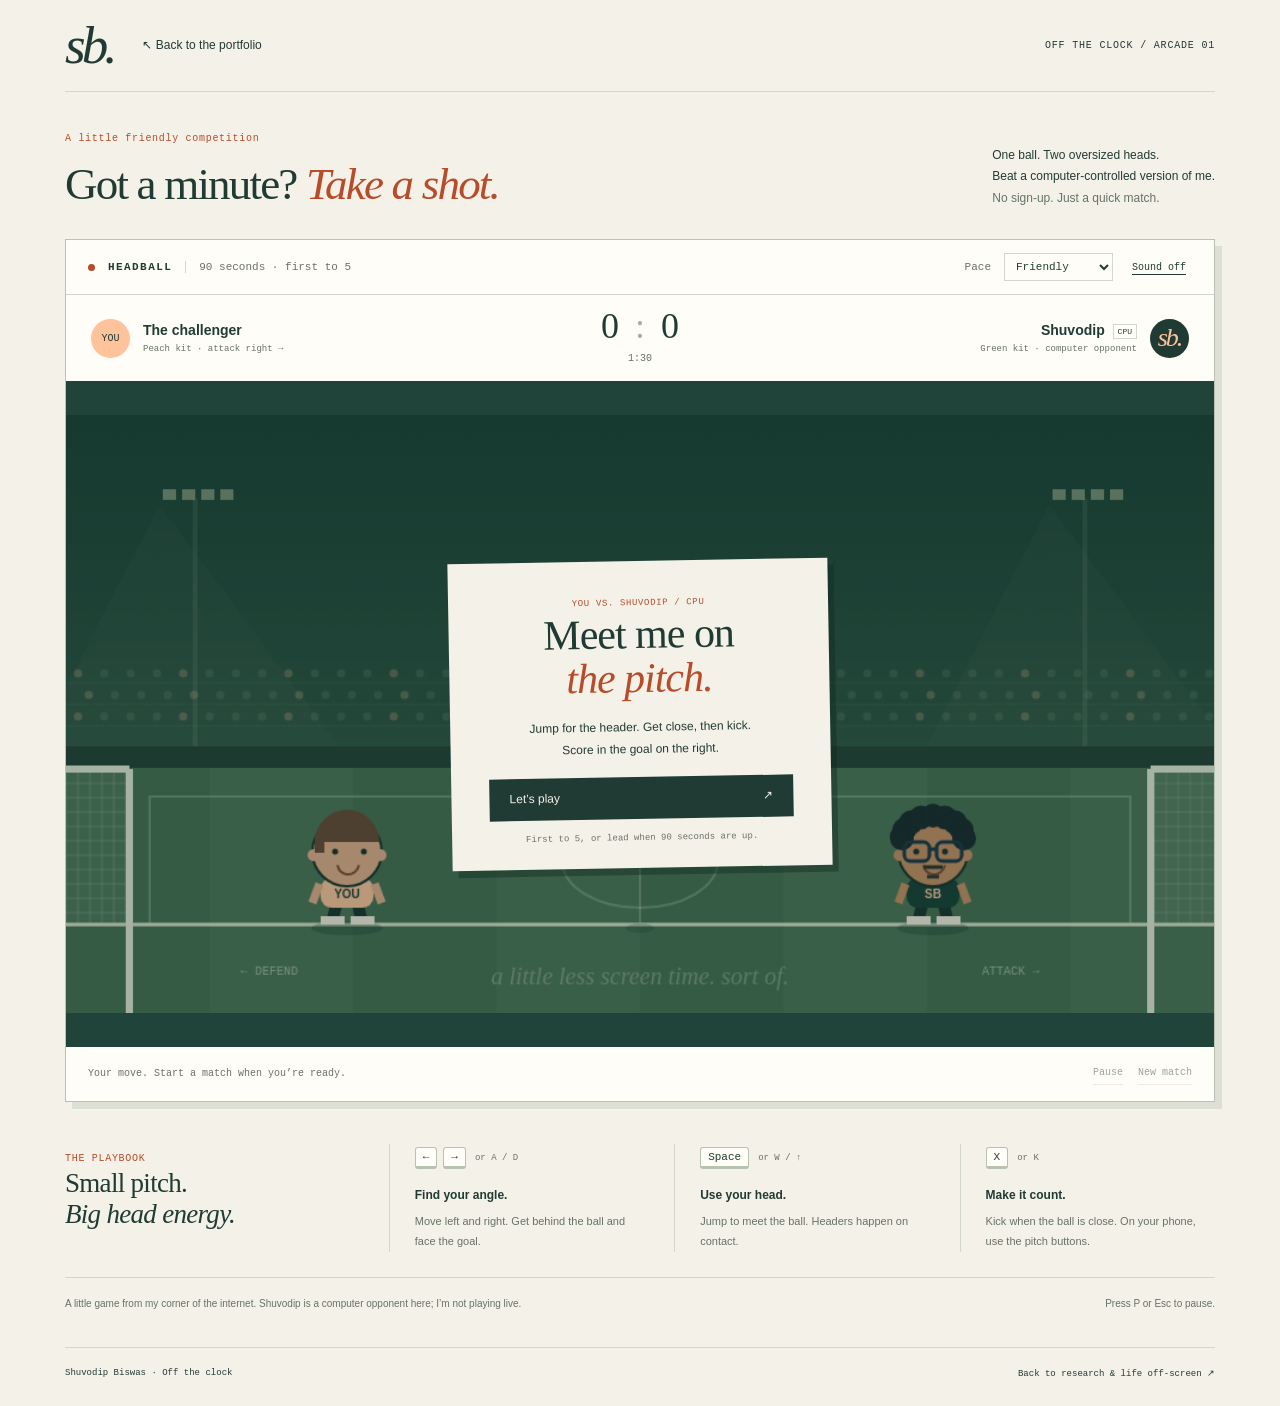
==== headball.html @ 84454489 "Add Headball arcade page against computer-controlled Shuvodip" ====
<!doctype html>
<html lang="en">
<head><meta charset="utf-8"><meta name="viewport" content="width=device-width,initial-scale=1"><meta name="theme-color" content="#203b33"><meta name="description" content="A quick game of Headball against computer-controlled Shuvodip. Jump, kick, and score in a 90-second match."><title>Headball with Shuvodip</title>
<link rel="icon" href="data:image/svg+xml,%3Csvg xmlns='http://www.w3.org/2000/svg' viewBox='0 0 64 64'%3E%3Ctext y='52' font-size='52'%3E⚽%3C/text%3E%3C/svg%3E">
<link rel="stylesheet" href="headball.css"><script defer src="headball-engine.js"></script><script defer src="headball.js"></script></head>
<body><a class="skip" href="#game">Skip to game</a><div class="page">
<header><a class="brand" href="index.html" aria-label="Shuvodip Biswas portfolio">sb.</a><a class="back" href="index.html#offclock">↖ Back to the portfolio</a><span class="edition">OFF THE CLOCK / ARCADE 01</span></header>
<main><section class="intro" aria-labelledby="title"><div><p class="eyebrow">A little friendly competition</p><h1 id="title">Got a minute? <em>Take a shot.</em></h1></div><p class="intro-note">One ball. Two oversized heads.<br>Beat a computer-controlled version of me.<br><span>No sign-up. Just a quick match.</span></p></section>
<section class="arcade" id="game" aria-label="Headball game">
<div class="match-bar"><div class="match-title"><span class="live-dot"></span><strong>HEADBALL</strong><span class="rules">90 seconds · first to 5</span></div><div class="options"><label for="difficulty">Pace</label><select id="difficulty"><option value="casual">Friendly</option><option value="challenge">Bring it on</option></select><button id="sound" aria-pressed="false" aria-label="Turn sound on">Sound off</button></div></div>
<div class="scoreboard"><div class="competitor home"><span class="badge">YOU</span><div><b>The challenger</b><span>Peach kit · attack right →</span></div></div><div class="score-center"><div class="score" aria-label="Score"><span id="you-score">0</span><span class="score-divider">:</span><span id="ai-score">0</span></div><span id="timer" class="timer" aria-label="Time remaining">1:30</span></div><div class="competitor away"><div><b>Shuvodip <small>CPU</small></b><span>Green kit · computer opponent</span></div><span class="badge sb">sb.</span></div></div>
<div class="pitch-wrap"><canvas id="pitch" width="960" height="500" tabindex="0" role="img" aria-label="Headball pitch. You wear peach on the left; computer-controlled Shuvodip wears green on the right." aria-describedby="instructions">Use a browser with canvas support to play this game.</canvas><div id="overlay" class="overlay"><div class="overlay-card"><span class="eyebrow" id="overlay-label">YOU VS. SHUVODIP / CPU</span><h2 id="overlay-title">Meet me on<br><em>the pitch.</em></h2><p id="overlay-copy">Jump for the header. Get close, then kick.<br>Score in the goal on the right.</p><button class="primary" id="start">Let’s play <span aria-hidden="true">↗</span></button><span class="small-print" id="overlay-foot">First to 5, or lead when 90 seconds are up.</span></div></div><div class="field-message" id="field-message" aria-hidden="true"></div></div>
<div class="touch-controls" aria-label="Touch game controls"><div><button data-control="left" aria-label="Move left">←</button><button data-control="right" aria-label="Move right">→</button></div><div><button data-control="jump" class="jump">Jump ↑</button><button data-control="kick" class="kick">Kick ⚽</button></div></div>
<p class="phone-hint">For a bigger pitch, turn your phone sideways.</p><div class="match-footer"><p id="match-status" role="status" aria-live="polite">Your move. Start a match when you’re ready.</p><div><button id="pause" disabled>Pause</button><button id="restart" disabled>New match</button></div></div>
</section>
<section class="below" id="instructions" aria-label="How to play"><div><span class="eyebrow">THE PLAYBOOK</span><h2>Small pitch.<br><em>Big head energy.</em></h2></div><div class="instruction"><span class="keys"><kbd>←</kbd><kbd>→</kbd><span>or A / D</span></span><h3>Find your angle.</h3><p>Move left and right. Get behind the ball and face the goal.</p></div><div class="instruction"><span class="keys"><kbd>Space</kbd><span>or W / ↑</span></span><h3>Use your head.</h3><p>Jump to meet the ball. Headers happen on contact.</p></div><div class="instruction"><span class="keys"><kbd>X</kbd><span>or K</span></span><h3>Make it count.</h3><p>Kick when the ball is close. On your phone, use the pitch buttons.</p></div></section>
<p class="footnote">A little game from my corner of the internet. Shuvodip is a computer opponent here; I’m not playing live. <span>Press P or Esc to pause.</span></p></main>
<footer><span>Shuvodip Biswas · Off the clock</span><a href="index.html">Back to research &amp; life off-screen ↗</a></footer></div></body></html>
---- headball.css ----
:root{--paper:#f4f1e9;--ink:#203b33;--peach:#ffc39c;--line:#d3d7cb;--muted:#687267;--orange:#b84c28}*{box-sizing:border-box}body{margin:0;background:var(--paper);color:var(--ink);font:15px/1.6 Arial,Helvetica,sans-serif}button,select{font:inherit;color:inherit}button,a,select{-webkit-tap-highlight-color:transparent}button{cursor:pointer}button:disabled{opacity:.45;cursor:default}a{color:inherit;text-underline-offset:5px}button:focus-visible,a:focus-visible,select:focus-visible,canvas:focus-visible{outline:3px solid var(--orange);outline-offset:4px}.page{max-width:1240px;margin:auto;padding:0 45px}.skip{position:absolute;top:-70px;padding:10px;background:var(--peach);z-index:8}.skip:focus{top:8px}header{height:92px;display:flex;gap:29px;align-items:center;border-bottom:1px solid var(--line)}.brand{font:italic 53px/.9 Georgia,serif;letter-spacing:-4px;text-decoration:none}.back{font-size:12px;text-decoration:none}.back:hover,footer a:hover{color:var(--orange)}.edition{margin-left:auto;font:10px 'Courier New',monospace;letter-spacing:.08em}.intro{display:flex;align-items:flex-end;justify-content:space-between;gap:30px;padding:39px 0 30px}.eyebrow{font:10px/1.6 'Courier New',monospace;letter-spacing:.07em;color:var(--orange);margin:0 0 12px}h1,h2,h3,p{margin:0}h1{font:45px/1.12 Georgia,serif;letter-spacing:-1.8px}h1 em{color:var(--orange)}.intro-note{font-size:12px;line-height:1.8}.intro-note span{color:var(--muted)}.arcade{border:1px solid #b9c3b4;background:#fffdf7;box-shadow:7px 7px 0 #dce0d3;scroll-margin-top:15px}.match-bar{padding:13px 22px;border-bottom:1px solid var(--line);display:flex;align-items:center;justify-content:space-between;gap:14px;font:11px 'Courier New',monospace}.match-title,.options{display:flex;align-items:center;gap:13px}.match-title strong{letter-spacing:.13em;font-size:11px}.live-dot{width:7px;height:7px;background:var(--orange);border-radius:50%}.rules{color:var(--muted);border-left:1px solid var(--line);padding-left:13px}.options label{color:var(--muted)}select{font-size:11px;background:transparent;border:1px solid var(--line);padding:6px 7px;max-width:130px}.options button{font-size:10px;border:0;background:none;text-decoration:underline;text-underline-offset:4px;padding:6px}.scoreboard{display:grid;grid-template-columns:1fr 140px 1fr;align-items:center;padding:13px 25px;gap:20px}.competitor{display:flex;gap:13px;align-items:center}.competitor b{display:block;font-size:14px}.competitor span:not(.badge){display:block;font:9px/1.8 'Courier New',monospace;color:var(--muted)}.badge{width:39px;height:39px;border-radius:50%;background:var(--peach);display:grid;place-items:center;font:10px 'Courier New',monospace}.badge.sb{background:var(--ink);color:var(--peach);font:italic 26px Georgia,serif;letter-spacing:-2px}.away{justify-content:flex-end;text-align:right}.competitor small{font:8px 'Courier New',monospace;border:1px solid var(--line);padding:2px 4px;margin-left:4px;vertical-align:middle}.score-center{text-align:center}.score{font:36px/1 Georgia,serif;display:flex;gap:16px;justify-content:center;font-variant-numeric:tabular-nums}.score-divider{color:#a7b0a2}.timer{font:10px/1.8 'Courier New',monospace;color:var(--muted)}.pitch-wrap{position:relative;background:#264b40;overflow:hidden}canvas{display:block;width:100%;height:auto;touch-action:none}.overlay{position:absolute;inset:0;display:grid;place-items:center;background:#1433294a;padding:12px}.overlay[hidden]{display:none}.overlay-card{background:var(--paper);padding:27px 38px 23px;max-width:380px;width:100%;text-align:center;box-shadow:6px 7px 0 #122b2373;transform:rotate(-1deg)}.overlay-card .eyebrow{font-size:9px}.overlay-card h2{font:42px/1.05 Georgia,serif;letter-spacing:-1px}.overlay-card h2 em{color:var(--orange)}.overlay-card p{font-size:12px;line-height:1.8;margin:17px 0}.primary{border:0;padding:11px 20px;color:var(--paper);background:var(--ink);font-size:12px;width:100%;display:flex;align-items:center;justify-content:space-between}.primary:hover{background:#345b4c}.small-print{display:block;font:9px/1.6 'Courier New',monospace;color:var(--muted);margin-top:12px}.field-message{position:absolute;inset:35% 0 auto;text-align:center;pointer-events:none;font:italic 48px Georgia,serif;color:var(--paper);text-shadow:0 3px 0 #102e23}.touch-controls{display:none;justify-content:space-between;padding:12px;gap:12px;background:#e5e9dd;border-top:1px solid #c5cdbf}.touch-controls>div{display:flex;gap:8px}.touch-controls button{border:1px solid #a8b7a4;border-radius:5px;min-width:49px;height:45px;background:var(--paper);font-weight:bold;touch-action:none;user-select:none}.touch-controls .kick{background:var(--peach);border-color:#dca77f}.touch-controls .jump,.touch-controls .kick{padding:0 14px;font-size:12px}.touch-controls button.pressed{background:var(--ink);color:var(--paper)}.match-footer{display:flex;align-items:center;justify-content:space-between;gap:15px;padding:13px 22px;min-height:54px;font:10px/1.6 'Courier New',monospace}.match-footer p{color:var(--muted)}.match-footer>div{display:flex;gap:15px;flex-shrink:0}.match-footer button{background:none;border:0;border-bottom:1px solid var(--line);font-size:10px;padding:3px 0}.below{display:grid;grid-template-columns:1.15fr 1fr 1fr 1fr;gap:30px;margin-top:42px;padding-bottom:25px;border-bottom:1px solid var(--line)}.below h2{font:27px/1.15 Georgia,serif;letter-spacing:-.7px}.instruction{border-left:1px solid var(--line);padding-left:25px}.keys{display:flex;align-items:center;gap:6px;min-height:29px;margin-bottom:13px}.keys span{font:9px 'Courier New',monospace;color:var(--muted);margin-left:3px}kbd{font:11px 'Courier New',monospace;border:1px solid #b8c2b1;border-bottom-width:3px;border-radius:3px;background:#fffdf7;padding:3px 7px}.instruction h3{font-size:12px;font-weight:600;margin-bottom:7px}.instruction p{font-size:11px;line-height:1.8;color:var(--muted)}.footnote{font-size:10px;color:var(--muted);margin:18px 0 35px;display:flex;justify-content:space-between;gap:20px}footer{border-top:1px solid var(--line);display:flex;justify-content:space-between;gap:20px;padding:20px 0 27px;font:9px 'Courier New',monospace}footer a{text-decoration:none}
@media(pointer:coarse){.touch-controls{display:flex}}@media(max-width:800px){.page{padding:0 22px}header{height:75px}.edition{font-size:8px}.intro{display:block;padding:28px 0 24px}.intro-note{margin-top:14px}.intro-note br{display:none}.intro-note span{display:block}h1{font-size:38px}.match-bar{padding:11px 14px}.rules{display:none}.scoreboard{padding:13px 16px;grid-template-columns:1fr 85px 1fr;gap:8px}.competitor{gap:8px}.competitor b{font-size:12px}.competitor span:not(.badge){font-size:8px}.badge{width:30px;height:30px;font-size:8px}.badge.sb{font-size:22px}.score{font-size:30px;gap:10px}.below{grid-template-columns:1fr 1fr;gap:25px}.instruction{padding-left:18px}.footnote{display:block}.footnote span{display:block;margin-top:8px}}
@media(max-width:540px){.page{padding:0 13px}header{gap:17px;height:68px}.brand{font-size:44px}.back{font-size:10px}.edition{display:none}.intro{padding:23px 4px 22px}h1{font-size:34px;letter-spacing:-1.1px}h1 em{display:block}.intro-note{font-size:11px}.match-title{gap:7px}.match-title strong{font-size:10px}.options{gap:6px}.options label{display:none}.options button{font-size:9px}.match-bar{padding:10px}.scoreboard{padding:11px 10px;grid-template-columns:1fr 63px 1fr}.competitor .badge{display:none}.competitor b{font-size:11px}.competitor span:not(.badge){font-size:7px}.competitor small{font-size:7px}.score{font-size:28px;gap:8px}.pitch-wrap{min-height:245px}canvas{height:245px;object-fit:fill}.overlay-card{padding:15px 20px;max-width:260px}.overlay-card h2{font-size:30px}.overlay-card p{font-size:10px;margin:10px 0}.overlay-card .eyebrow{font-size:8px;margin-bottom:8px}.small-print{font-size:8px;margin-top:8px}.primary{padding:10px 14px;font-size:11px}.overlay-card h2 br{display:none}.field-message{font-size:33px}.touch-controls{display:flex}.touch-controls button{height:46px}.touch-controls .jump,.touch-controls .kick{padding:0 10px}.match-footer{padding:11px 12px;align-items:flex-start;font-size:9px}.match-footer>div{gap:11px}.below{margin-top:32px;gap:22px 16px}.below h2{font-size:25px}.instruction{padding-left:13px}.keys{gap:4px}.keys span{font-size:8px}kbd{padding:3px 5px;font-size:10px}.footnote{font-size:9px}footer{font-size:8px;line-height:1.8;gap:25px}.arcade{box-shadow:4px 5px 0 #dce0d3}}
.pitch-wrap{display:grid;place-items:center}canvas{height:min(52vw,calc(100svh - 210px));min-height:260px;object-fit:contain}.overlay{z-index:1}.field-message{z-index:2}@media(max-width:540px){canvas{height:245px;min-height:245px;object-fit:contain}.pitch-wrap{background:#264b40}}
.phone-hint{display:none}@media(max-width:540px){.phone-hint{display:block;background:#e5e9dd;color:var(--muted);font:8px/1.5 'Courier New',monospace;padding:0 12px 10px;text-align:center}}
@media(prefers-reduced-motion:reduce){*{scroll-behavior:auto!important}}
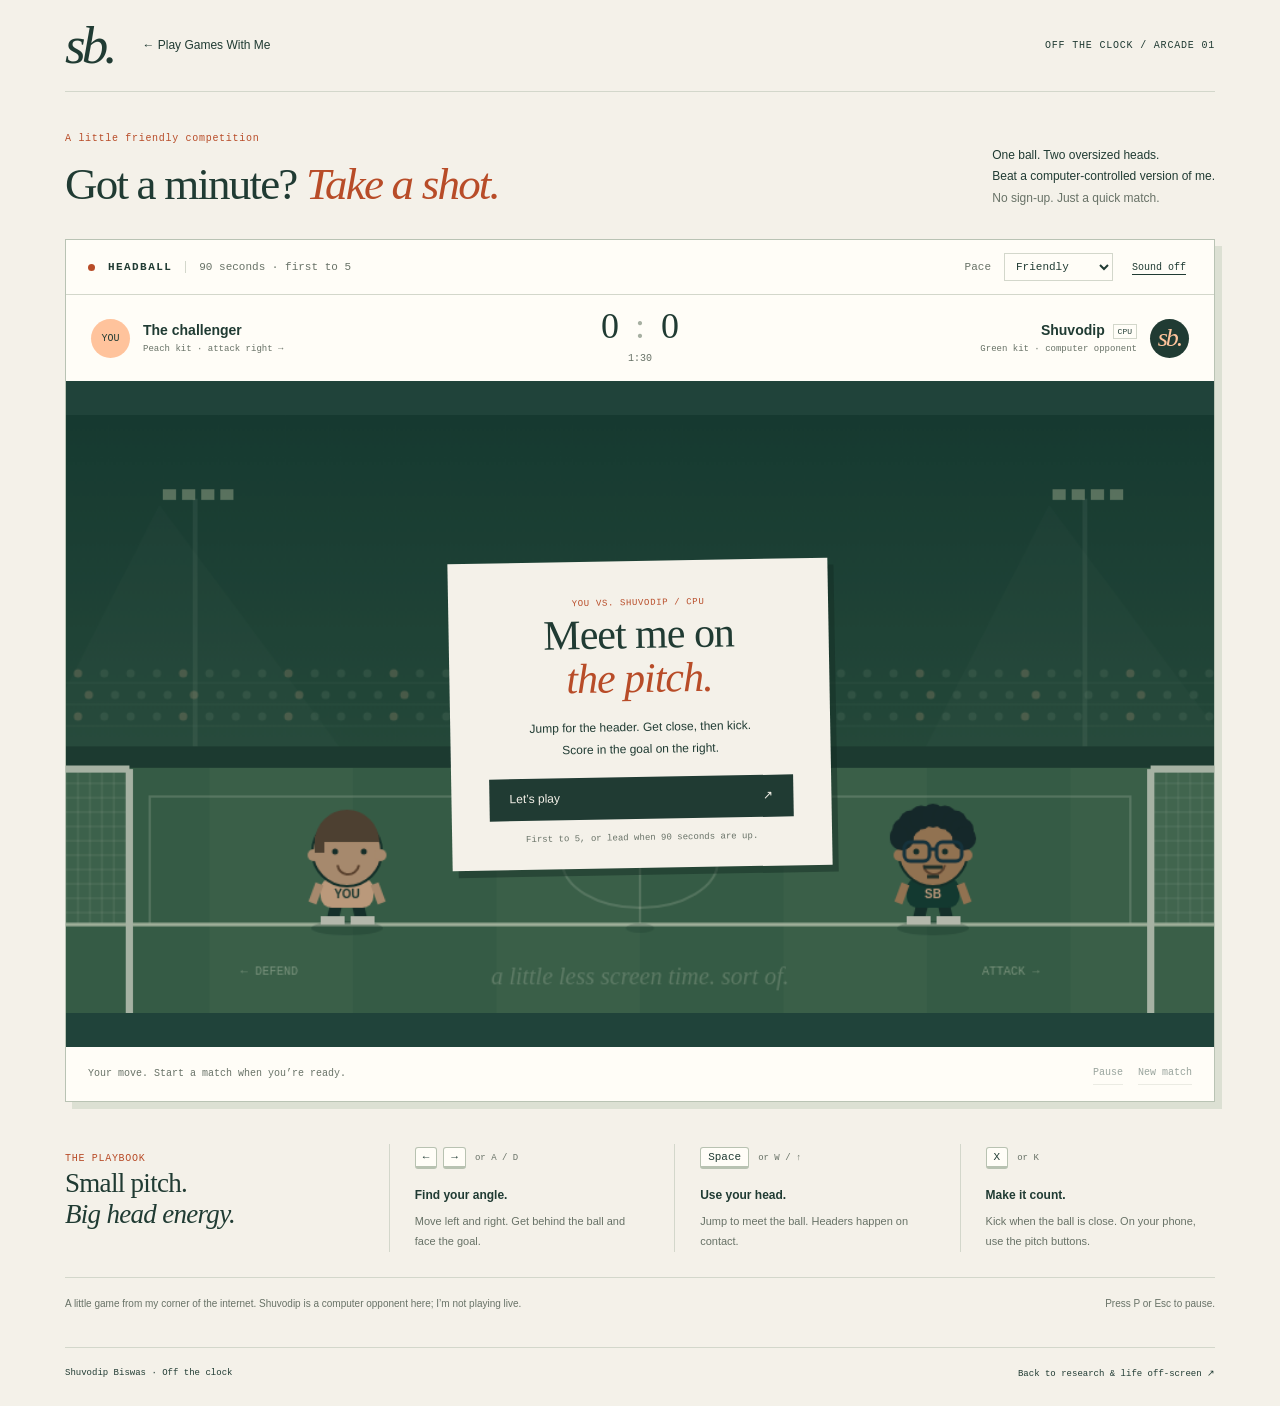
==== commit d0ff4b74: "Bring Headball and Pen Fight together on Play Games With Me" ====
--- a/headball.html
+++ b/headball.html
@@ -2,9 +2,10 @@
 <html lang="en">
 <head><meta charset="utf-8"><meta name="viewport" content="width=device-width,initial-scale=1"><meta name="theme-color" content="#203b33"><meta name="description" content="A quick game of Headball against computer-controlled Shuvodip. Jump, kick, and score in a 90-second match."><title>Headball with Shuvodip</title>
 <link rel="icon" href="data:image/svg+xml,%3Csvg xmlns='http://www.w3.org/2000/svg' viewBox='0 0 64 64'%3E%3Ctext y='52' font-size='52'%3E⚽%3C/text%3E%3C/svg%3E">
-<link rel="stylesheet" href="headball.css"><script defer src="headball-engine.js"></script><script defer src="headball.js"></script></head>
+<link rel="stylesheet" href="headball.css"><script defer src="headball-engine.js"></script><script defer src="headball.js"></script><script>if (window.self !== window.top && new URLSearchParams(location.search).get('view') === 'games') document.documentElement.classList.add('in-games');</script>
+<style>.in-games body{display:flow-root}.in-games header,.in-games footer{display:none}.in-games #pitch{height:auto;min-height:0}</style></head>
 <body><a class="skip" href="#game">Skip to game</a><div class="page">
-<header><a class="brand" href="index.html" aria-label="Shuvodip Biswas portfolio">sb.</a><a class="back" href="index.html#offclock">↖ Back to the portfolio</a><span class="edition">OFF THE CLOCK / ARCADE 01</span></header>
+<header><a class="brand" href="index.html" aria-label="Shuvodip Biswas portfolio">sb.</a><a class="back" href="play-games-with-me.html">← Play Games With Me</a><span class="edition">OFF THE CLOCK / ARCADE 01</span></header>
 <main><section class="intro" aria-labelledby="title"><div><p class="eyebrow">A little friendly competition</p><h1 id="title">Got a minute? <em>Take a shot.</em></h1></div><p class="intro-note">One ball. Two oversized heads.<br>Beat a computer-controlled version of me.<br><span>No sign-up. Just a quick match.</span></p></section>
 <section class="arcade" id="game" aria-label="Headball game">
 <div class="match-bar"><div class="match-title"><span class="live-dot"></span><strong>HEADBALL</strong><span class="rules">90 seconds · first to 5</span></div><div class="options"><label for="difficulty">Pace</label><select id="difficulty"><option value="casual">Friendly</option><option value="challenge">Bring it on</option></select><button id="sound" aria-pressed="false" aria-label="Turn sound on">Sound off</button></div></div>
